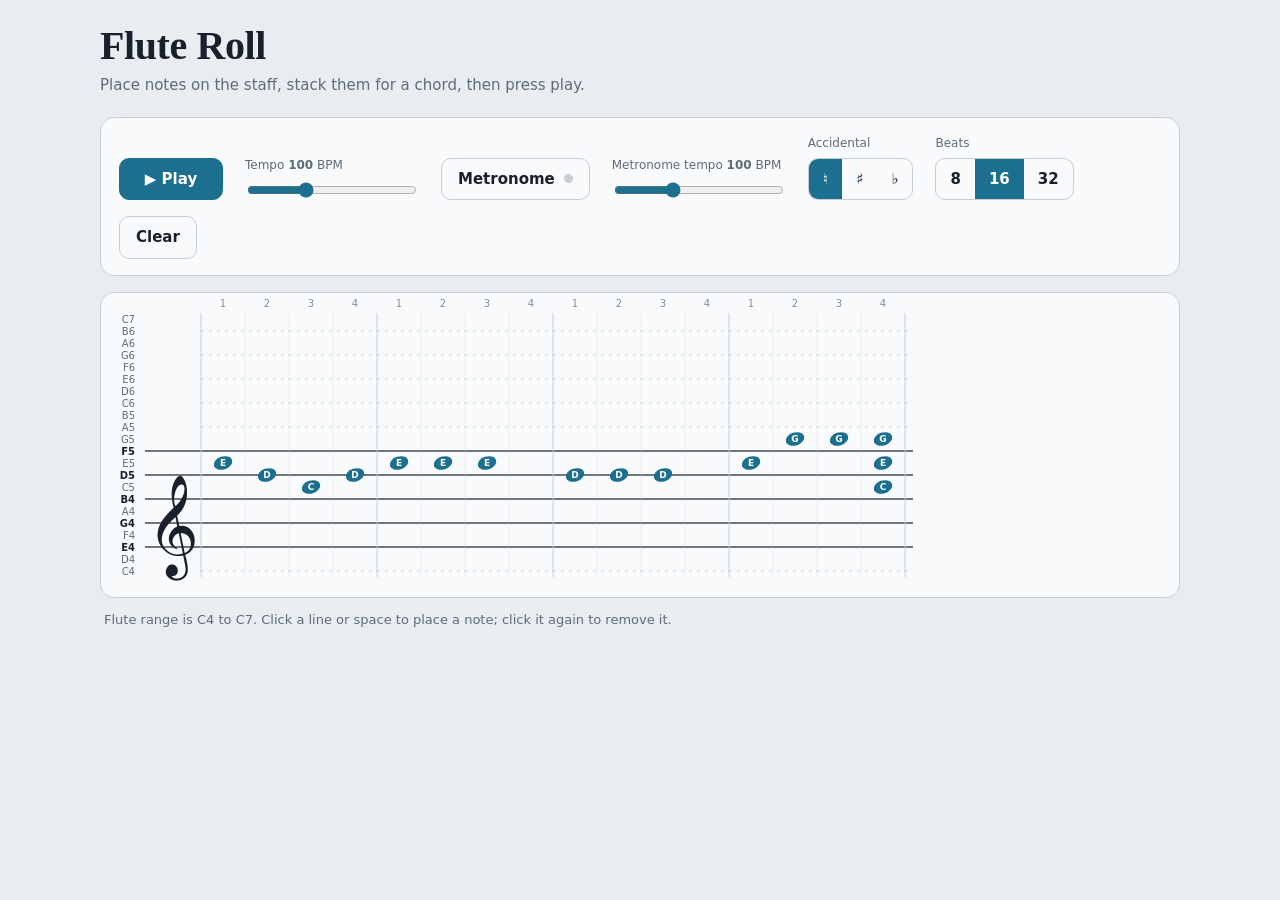
==== index.html @ be5bad85 "Rename Flute Roll.html to index.html" ====
<!DOCTYPE html>
<html lang="en">
<head>
<meta charset="utf-8">
<meta name="viewport" content="width=device-width, initial-scale=1, viewport-fit=cover">
<title>Flute Roll</title>
<style>
:root{--bg:#e9edf1;--card:#f8fafb;--ink:#18212b;--mute:#5d6b7a;--line:#c5ced7;--acc:#1d6f8f;--acc2:#b8680a;--on:#fff;color-scheme:light;box-sizing:border-box;padding-top:env(safe-area-inset-top,0px);padding-bottom:env(safe-area-inset-bottom,0px)}
@media(prefers-color-scheme:dark){:root:not([data-theme="light"]){--bg:#0e141a;--card:#151d25;--ink:#e7edf2;--mute:#8696a6;--line:#2b3743;--acc:#5cbfe0;--acc2:#f2b04a;--on:#0b1a22;color-scheme:dark}}
:root[data-theme="dark"]{--bg:#0e141a;--card:#151d25;--ink:#e7edf2;--mute:#8696a6;--line:#2b3743;--acc:#5cbfe0;--acc2:#f2b04a;--on:#0b1a22;color-scheme:dark}
html{scroll-padding-top:env(safe-area-inset-top,0px)}
*{box-sizing:border-box}
html,body{background:var(--bg)}
body{margin:0;padding:24px 16px 40px;color:var(--ink);font:15px/1.5 ui-sans-serif,system-ui,-apple-system,"Segoe UI",Roboto,sans-serif}
main{max-width:1080px;margin:auto}
h1{margin:0;font:600 clamp(28px,5vw,40px)/1.1 "Iowan Old Style","Palatino Linotype",Palatino,Georgia,serif;letter-spacing:-.01em}
.sub{margin:6px 0 20px;color:var(--mute)}
.bar{display:flex;flex-wrap:wrap;gap:16px 22px;align-items:flex-end;padding:16px 18px;background:var(--card);border:1px solid var(--line);border-radius:14px}
.g{display:flex;flex-direction:column;gap:6px}
.g>span{font-size:12px;color:var(--mute)}
button{font:inherit;font-weight:600;color:var(--ink);background:none;border:1px solid var(--line);border-radius:10px;padding:9px 16px;cursor:pointer;transition:border-color .15s,background .15s}
button:hover{border-color:var(--acc)}
button:focus-visible,input:focus-visible{outline:2px solid var(--acc);outline-offset:2px}
.pri{background:var(--acc);color:var(--on);border-color:var(--acc);min-width:104px}
.seg{display:inline-flex;border:1px solid var(--line);border-radius:10px;overflow:hidden}
.seg button{border:0;border-radius:0;padding:9px 14px}
.seg .on,#met.on{background:var(--acc);color:var(--on);border-color:var(--acc)}
input[type=range]{width:170px;accent-color:var(--acc)}
#met{display:inline-flex;align-items:center}
#dot{display:inline-block;width:9px;height:9px;margin-left:9px;border-radius:50%;background:var(--line)}
#met.on #dot{background:var(--on);opacity:.4}
#met.on #dot.b{opacity:1;box-shadow:0 0 10px var(--on)}
#box{margin-top:16px;overflow-x:auto;background:var(--card);border:1px solid var(--line);border-radius:14px}
#s{display:block;cursor:pointer;touch-action:manipulation}
.tx{font:10px ui-sans-serif,system-ui,sans-serif;fill:var(--mute)}
.ln{fill:var(--ink);font-weight:700}
.bt{font:10px ui-sans-serif,system-ui,sans-serif;fill:var(--mute);opacity:.75}
.l{stroke:var(--ink);stroke-width:1.4;opacity:.8}
.gl{stroke:var(--line);stroke-dasharray:3 5}
.cd{stroke:var(--line);opacity:.35}
.cb{stroke:var(--line)}
.ld{stroke:var(--ink);stroke-width:1.6}
.clef{font-size:88px;fill:var(--ink);font-family:"Noto Music","Segoe UI Symbol","Apple Symbols",serif}
.nt{fill:var(--acc);transition:fill .1s}
.nt.hot{fill:var(--acc2)}
.nl{font:700 9px ui-sans-serif,system-ui,sans-serif;fill:var(--on);pointer-events:none}
.ac{font-size:18px;fill:var(--ink);pointer-events:none}
#gh{fill:var(--acc);opacity:.35;pointer-events:none}
#ph{fill:var(--acc2);opacity:.14;pointer-events:none}
#info{margin:12px 4px 0;color:var(--mute);font-size:13px;min-height:20px}
</style>
</head>
<body>
<main>
<h1>Flute Roll</h1>
<p class="sub">Place notes on the staff, stack them for a chord, then press play.</p>
<section class="bar">
<button id="play" class="pri">▶ Play</button>
<label class="g"><span>Tempo <b id="bv">100</b> BPM</span><input id="bpm" type="range" min="40" max="220" value="100"></label>
<button id="met">Metronome<i id="dot"></i></button>
<label class="g"><span>Metronome tempo <b id="mv">100</b> BPM</span><input id="mtempo" type="range" min="40" max="220" value="100"></label>
<div class="g"><span>Accidental</span><div class="seg" id="acc"><button data-v="0" class="on" title="Natural">♮</button><button data-v="1" title="Sharp">♯</button><button data-v="-1" title="Flat">♭</button></div></div>
<div class="g"><span>Beats</span><div class="seg" id="len"><button data-v="8">8</button><button data-v="16" class="on">16</button><button data-v="32">32</button></div></div>
<button id="clr">Clear</button>
</section>
<div id="box"><svg id="s"><g id="gg"></g><rect id="ph" y="0" width="44" style="display:none"></rect><g id="nn"></g><ellipse id="gh" rx="9.5" ry="6.5" style="display:none"></ellipse></svg></div>
<p id="info"></p>
</main>
<script>
const $=id=>document.getElementById(id),LET='CDEFGAB',SEM=[0,2,4,5,7,9,11];
const TOP=26,RH=12,L=100,CW=44,N=22,H=TOP*2+(N-1)*RH;
const S=Array.from({length:32},()=>({}));
let len=16,acc=0,bpm=100,playing=0,metro=0,step=0,mbeat=0,mnext=0,mbpm=100,next=0,timer=0,A,C,M;
const Y=i=>TOP+(N-1-i)*RH,CX=c=>L+c*CW+CW/2;
const nm=(i,a)=>LET[i%7]+(a>0?'♯':a<0?'♭':'')+(4+Math.floor(i/7));
const fq=(i,a)=>440*2**((60+12*Math.floor(i/7)+SEM[i%7]+a-69)/12);
const later=(t,f)=>setTimeout(f,Math.max(0,(t-A.currentTime)*1000));
const HINT='Flute range is C4 to C7. Click a line or space to place a note; click it again to remove it.';

function audio(){
  if(!A){A=new(window.AudioContext||window.webkitAudioContext)();C=A.createDynamicsCompressor();C.connect(A.destination)}
  if(A.state==='suspended')A.resume();
}
function bus(){if(!M){M=A.createGain();M.gain.value=.6;M.connect(C)}return M}
function hush(){if(!M)return;const m=M;M=null;m.gain.setTargetAtTime(0,A.currentTime,.03);setTimeout(()=>m.disconnect(),400)}
function tone(f,t,d,v){
  const g=A.createGain(),lp=A.createBiquadFilter(),lfo=A.createOscillator(),lg=A.createGain();
  lp.type='lowpass';lp.frequency.value=Math.min(f*6,10000);
  lfo.frequency.value=5.2;lg.gain.value=5;lfo.connect(lg);
  g.gain.setValueAtTime(0,t);g.gain.linearRampToValueAtTime(v,t+.05);
  g.gain.linearRampToValueAtTime(v*.8,t+d);g.gain.linearRampToValueAtTime(0,t+d+.1);
  [[1,1],[2,.3],[3,.08]].forEach(([k,a])=>{
    const o=A.createOscillator(),h=A.createGain();
    o.frequency.value=f*k;h.gain.value=a;lg.connect(o.detune);o.connect(h);h.connect(lp);o.start(t);o.stop(t+d+.15);
  });
  lp.connect(g);g.connect(bus());lfo.start(t);lfo.stop(t+d+.15);
}
function click(t,hi){
  const o=A.createOscillator(),g=A.createGain();o.frequency.value=hi?1760:1180;
  g.gain.setValueAtTime(.35,t);g.gain.exponentialRampToValueAtTime(.001,t+.05);
  o.connect(g);g.connect(A.destination);o.start(t);o.stop(t+.06);
}

function grid(){
  const W=L+len*CW+16;let h='';
  $('s').setAttribute('width',W);$('s').setAttribute('height',H);$('ph').setAttribute('height',H);
  for(let i=0;i<N;i++){
    const y=Y(i),st=i>=2&&i<=10&&i%2===0;
    h+=`<text class="tx${st?' ln':''}" x="34" y="${y+3.5}" text-anchor="end">${nm(i,0)}</text>`;
    if(st)h+=`<line class="l" x1="44" x2="${W-8}" y1="${y}" y2="${y}"/>`;
    else if(i%2===0)h+=`<line class="gl" x1="${L}" x2="${W-8}" y1="${y}" y2="${y}"/>`;
  }
  for(let c=0;c<=len;c++)h+=`<line class="${c%4?'cd':'cb'}" x1="${L+c*CW}" x2="${L+c*CW}" y1="${TOP-6}" y2="${H-TOP+6}"/>`;
  for(let c=0;c<len;c++)h+=`<text class="bt" x="${CX(c)}" y="14" text-anchor="middle">${c%4+1}</text>`;
  $('gg').innerHTML=h+`<text class="clef" x="46" y="${Y(2)+8}">𝄞</text>`;
}
function notes(){
  let h='';
  for(let c=0;c<len;c++)for(const k in S[c]){
    const i=+k,a=S[c][k],x=CX(c),y=Y(i),ld=yy=>`<line class="ld" x1="${x-17}" x2="${x+17}" y1="${yy}" y2="${yy}"/>`;
    if(i===0)h+=ld(y);
    for(let j=12;j<=i;j+=2)h+=ld(Y(j));
    h+=`<ellipse class="nt" data-c="${c}" cx="${x}" cy="${y}" rx="9.5" ry="6.5" transform="rotate(-18 ${x} ${y})"/>`
      +`<text class="nl" x="${x}" y="${y+3.2}" text-anchor="middle">${LET[i%7]}</text>`
      +(a?`<text class="ac" x="${x-14}" y="${y+6}" text-anchor="end">${a>0?'♯':'♭'}</text>`:'');
  }
  $('nn').innerHTML=h;
}

function mark(c,t){later(t,()=>{
  if(!playing)return;const x=L+c*CW,b=$('box');
  $('ph').style.display='';$('ph').setAttribute('x',x);
  $('nn').querySelectorAll('.nt').forEach(e=>e.classList.toggle('hot',+e.dataset.c===c));
  if(x<b.scrollLeft+L||x>b.scrollLeft+b.clientWidth-CW)b.scrollLeft=x-L;
})}
function tick(){
  const now=A.currentTime;
  if(playing){
    if(next<now)next=now+.05;
    while(next<now+.12){
      const d=60/bpm,c=step,ks=Object.keys(S[c]),v=.5/Math.sqrt(Math.max(1,ks.length));
      ks.forEach(k=>tone(fq(+k,S[c][k]),next,d*.95,v));
      mark(c,next);step=(step+1)%len;next+=d;
    }
  }
  if(metro){
    if(mnext<now)mnext=now+.05;
    while(mnext<now+.12){
      click(mnext,mbeat%4===0);later(mnext,()=>{const e=$('dot');e.classList.add('b');setTimeout(()=>e.classList.remove('b'),90)});
      mbeat++;mnext+=60/mbpm;
    }
  }
}
function run(){if(!timer)timer=setInterval(tick,25)}
function halt(){if(!playing&&!metro&&timer){clearInterval(timer);timer=0}}
function stop(){
  playing=0;$('play').textContent='▶ Play';$('ph').style.display='none';
  $('nn').querySelectorAll('.hot').forEach(e=>e.classList.remove('hot'));hush();halt();
}
$('play').onclick=()=>{if(playing)return stop();audio();playing=1;step=0;next=A.currentTime+.06;if(metro){mnext=next;mbeat=0}$('play').textContent='■ Stop';run()};
$('met').onclick=e=>{
  metro=!metro;e.currentTarget.classList.toggle('on',metro);
  if(metro){audio();mnext=A.currentTime+.06;mbeat=0;run()}else halt();
};
$('bpm').oninput=e=>{bpm=+e.target.value;$('bv').textContent=bpm};
$('mtempo').oninput=e=>{mbpm=+e.target.value;$('mv').textContent=mbpm};
$('clr').onclick=()=>{S.forEach(o=>{for(const k in o)delete o[k]});notes()};
document.querySelectorAll('.seg').forEach(sg=>sg.onclick=e=>{
  const b=e.target.closest('button');if(!b)return;
  sg.querySelectorAll('button').forEach(x=>x.classList.toggle('on',x===b));
  if(sg.id==='acc')acc=+b.dataset.v;else{len=+b.dataset.v;if(step>=len)step=0;grid();notes()}
});

const s=$('s'),gh=$('gh');
function hit(e){
  const r=s.getBoundingClientRect(),c=Math.floor((e.clientX-r.left-L)/CW),i=N-1-Math.round((e.clientY-r.top-TOP)/RH);
  return c>=0&&c<len&&i>=0&&i<N?{c,i}:null;
}
s.onpointermove=e=>{
  const p=hit(e);
  if(!p){gh.style.display='none';$('info').textContent=HINT;return}
  const x=CX(p.c),y=Y(p.i);
  gh.setAttribute('cx',x);gh.setAttribute('cy',y);gh.setAttribute('transform',`rotate(-18 ${x} ${y})`);gh.style.display='';
  $('info').textContent=nm(p.i,acc)+', beat '+(p.c+1);
};
s.onpointerleave=()=>{gh.style.display='none';$('info').textContent=HINT};
s.onclick=e=>{
  const p=hit(e);if(!p)return;audio();const o=S[p.c];
  if(o[p.i]===acc)delete o[p.i];else{o[p.i]=acc;tone(fq(p.i,acc),A.currentTime,.45,.4)}
  notes();
};

[[0,9],[1,8],[2,7],[3,8],[4,9],[5,9],[6,9],[8,8],[9,8],[10,8],[12,9],[13,11],[14,11],[15,7],[15,9],[15,11]].forEach(([c,i])=>S[c][i]=0);
grid();notes();$('info').textContent=HINT;
</script>
</body>
</html>
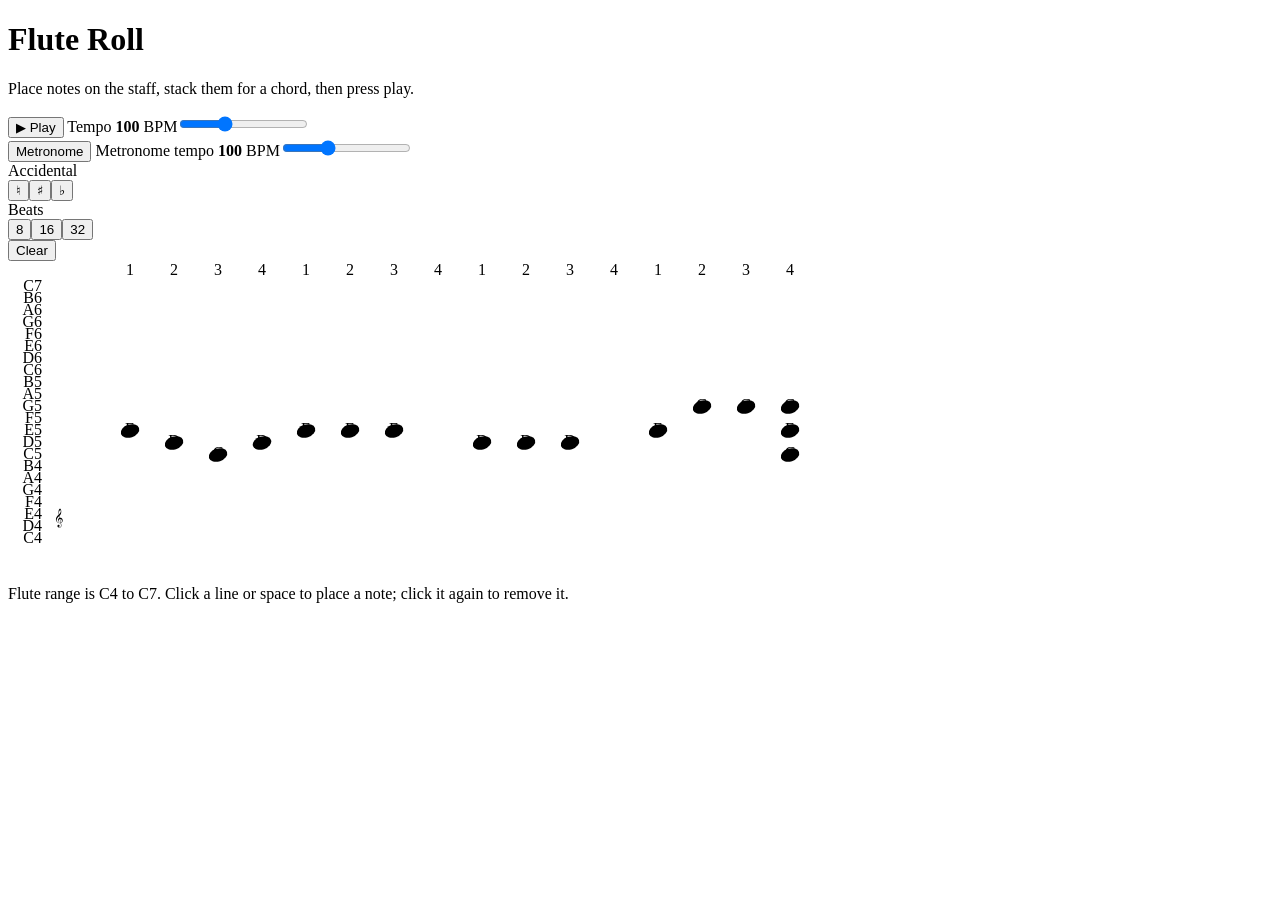
==== commit 86c6c36d: "Enhance UI with play button and tempo controls Added play button, tempo controls, and accidental sel" ====
--- a/index.html
+++ b/index.html
@@ -4,64 +4,26 @@
 <meta charset="utf-8">
 <meta name="viewport" content="width=device-width, initial-scale=1, viewport-fit=cover">
 <title>Flute Roll</title>
-<style>
-:root{--bg:#e9edf1;--card:#f8fafb;--ink:#18212b;--mute:#5d6b7a;--line:#c5ced7;--acc:#1d6f8f;--acc2:#b8680a;--on:#fff;color-scheme:light;box-sizing:border-box;padding-top:env(safe-area-inset-top,0px);padding-bottom:env(safe-area-inset-bottom,0px)}
-@media(prefers-color-scheme:dark){:root:not([data-theme="light"]){--bg:#0e141a;--card:#151d25;--ink:#e7edf2;--mute:#8696a6;--line:#2b3743;--acc:#5cbfe0;--acc2:#f2b04a;--on:#0b1a22;color-scheme:dark}}
-:root[data-theme="dark"]{--bg:#0e141a;--card:#151d25;--ink:#e7edf2;--mute:#8696a6;--line:#2b3743;--acc:#5cbfe0;--acc2:#f2b04a;--on:#0b1a22;color-scheme:dark}
-html{scroll-padding-top:env(safe-area-inset-top,0px)}
-*{box-sizing:border-box}
-html,body{background:var(--bg)}
-body{margin:0;padding:24px 16px 40px;color:var(--ink);font:15px/1.5 ui-sans-serif,system-ui,-apple-system,"Segoe UI",Roboto,sans-serif}
-main{max-width:1080px;margin:auto}
-h1{margin:0;font:600 clamp(28px,5vw,40px)/1.1 "Iowan Old Style","Palatino Linotype",Palatino,Georgia,serif;letter-spacing:-.01em}
-.sub{margin:6px 0 20px;color:var(--mute)}
-.bar{display:flex;flex-wrap:wrap;gap:16px 22px;align-items:flex-end;padding:16px 18px;background:var(--card);border:1px solid var(--line);border-radius:14px}
-.g{display:flex;flex-direction:column;gap:6px}
-.g>span{font-size:12px;color:var(--mute)}
-button{font:inherit;font-weight:600;color:var(--ink);background:none;border:1px solid var(--line);border-radius:10px;padding:9px 16px;cursor:pointer;transition:border-color .15s,background .15s}
-button:hover{border-color:var(--acc)}
-button:focus-visible,input:focus-visible{outline:2px solid var(--acc);outline-offset:2px}
-.pri{background:var(--acc);color:var(--on);border-color:var(--acc);min-width:104px}
-.seg{display:inline-flex;border:1px solid var(--line);border-radius:10px;overflow:hidden}
-.seg button{border:0;border-radius:0;padding:9px 14px}
-.seg .on,#met.on{background:var(--acc);color:var(--on);border-color:var(--acc)}
-input[type=range]{width:170px;accent-color:var(--acc)}
-#met{display:inline-flex;align-items:center}
-#dot{display:inline-block;width:9px;height:9px;margin-left:9px;border-radius:50%;background:var(--line)}
-#met.on #dot{background:var(--on);opacity:.4}
-#met.on #dot.b{opacity:1;box-shadow:0 0 10px var(--on)}
-#box{margin-top:16px;overflow-x:auto;background:var(--card);border:1px solid var(--line);border-radius:14px}
-#s{display:block;cursor:pointer;touch-action:manipulation}
-.tx{font:10px ui-sans-serif,system-ui,sans-serif;fill:var(--mute)}
-.ln{fill:var(--ink);font-weight:700}
-.bt{font:10px ui-sans-serif,system-ui,sans-serif;fill:var(--mute);opacity:.75}
-.l{stroke:var(--ink);stroke-width:1.4;opacity:.8}
-.gl{stroke:var(--line);stroke-dasharray:3 5}
-.cd{stroke:var(--line);opacity:.35}
-.cb{stroke:var(--line)}
-.ld{stroke:var(--ink);stroke-width:1.6}
-.clef{font-size:88px;fill:var(--ink);font-family:"Noto Music","Segoe UI Symbol","Apple Symbols",serif}
-.nt{fill:var(--acc);transition:fill .1s}
-.nt.hot{fill:var(--acc2)}
-.nl{font:700 9px ui-sans-serif,system-ui,sans-serif;fill:var(--on);pointer-events:none}
-.ac{font-size:18px;fill:var(--ink);pointer-events:none}
-#gh{fill:var(--acc);opacity:.35;pointer-events:none}
-#ph{fill:var(--acc2);opacity:.14;pointer-events:none}
-#info{margin:12px 4px 0;color:var(--mute);font-size:13px;min-height:20px}
-</style>
+<link rel="stylesheet" href="style.css">
 </head>
 <body>
 <main>
 <h1>Flute Roll</h1>
 <p class="sub">Place notes on the staff, stack them for a chord, then press play.</p>
 <section class="bar">
+<div class="grp">
 <button id="play" class="pri">▶ Play</button>
 <label class="g"><span>Tempo <b id="bv">100</b> BPM</span><input id="bpm" type="range" min="40" max="220" value="100"></label>
+</div>
+<div class="grp">
 <button id="met">Metronome<i id="dot"></i></button>
 <label class="g"><span>Metronome tempo <b id="mv">100</b> BPM</span><input id="mtempo" type="range" min="40" max="220" value="100"></label>
+</div>
+<div class="grp">
 <div class="g"><span>Accidental</span><div class="seg" id="acc"><button data-v="0" class="on" title="Natural">♮</button><button data-v="1" title="Sharp">♯</button><button data-v="-1" title="Flat">♭</button></div></div>
 <div class="g"><span>Beats</span><div class="seg" id="len"><button data-v="8">8</button><button data-v="16" class="on">16</button><button data-v="32">32</button></div></div>
 <button id="clr">Clear</button>
+</div>
 </section>
 <div id="box"><svg id="s"><g id="gg"></g><rect id="ph" y="0" width="44" style="display:none"></rect><g id="nn"></g><ellipse id="gh" rx="9.5" ry="6.5" style="display:none"></ellipse></svg></div>
 <p id="info"></p>
@@ -75,6 +37,7 @@
 const nm=(i,a)=>LET[i%7]+(a>0?'♯':a<0?'♭':'')+(4+Math.floor(i/7));
 const fq=(i,a)=>440*2**((60+12*Math.floor(i/7)+SEM[i%7]+a-69)/12);
 const later=(t,f)=>setTimeout(f,Math.max(0,(t-A.currentTime)*1000));
+const fill=r=>r.style.setProperty('--p',(r.value-r.min)/(r.max-r.min)*100+'%');
 const HINT='Flute range is C4 to C7. Click a line or space to place a note; click it again to remove it.';
 
 function audio(){
@@ -162,8 +125,8 @@
   metro=!metro;e.currentTarget.classList.toggle('on',metro);
   if(metro){audio();mnext=A.currentTime+.06;mbeat=0;run()}else halt();
 };
-$('bpm').oninput=e=>{bpm=+e.target.value;$('bv').textContent=bpm};
-$('mtempo').oninput=e=>{mbpm=+e.target.value;$('mv').textContent=mbpm};
+$('bpm').oninput=e=>{bpm=+e.target.value;$('bv').textContent=bpm;fill(e.target)};
+$('mtempo').oninput=e=>{mbpm=+e.target.value;$('mv').textContent=mbpm;fill(e.target)};
 $('clr').onclick=()=>{S.forEach(o=>{for(const k in o)delete o[k]});notes()};
 document.querySelectorAll('.seg').forEach(sg=>sg.onclick=e=>{
   const b=e.target.closest('button');if(!b)return;
@@ -191,6 +154,7 @@
 };
 
 [[0,9],[1,8],[2,7],[3,8],[4,9],[5,9],[6,9],[8,8],[9,8],[10,8],[12,9],[13,11],[14,11],[15,7],[15,9],[15,11]].forEach(([c,i])=>S[c][i]=0);
+document.querySelectorAll('input[type=range]').forEach(r=>fill(r));
 grid();notes();$('info').textContent=HINT;
 </script>
 </body>
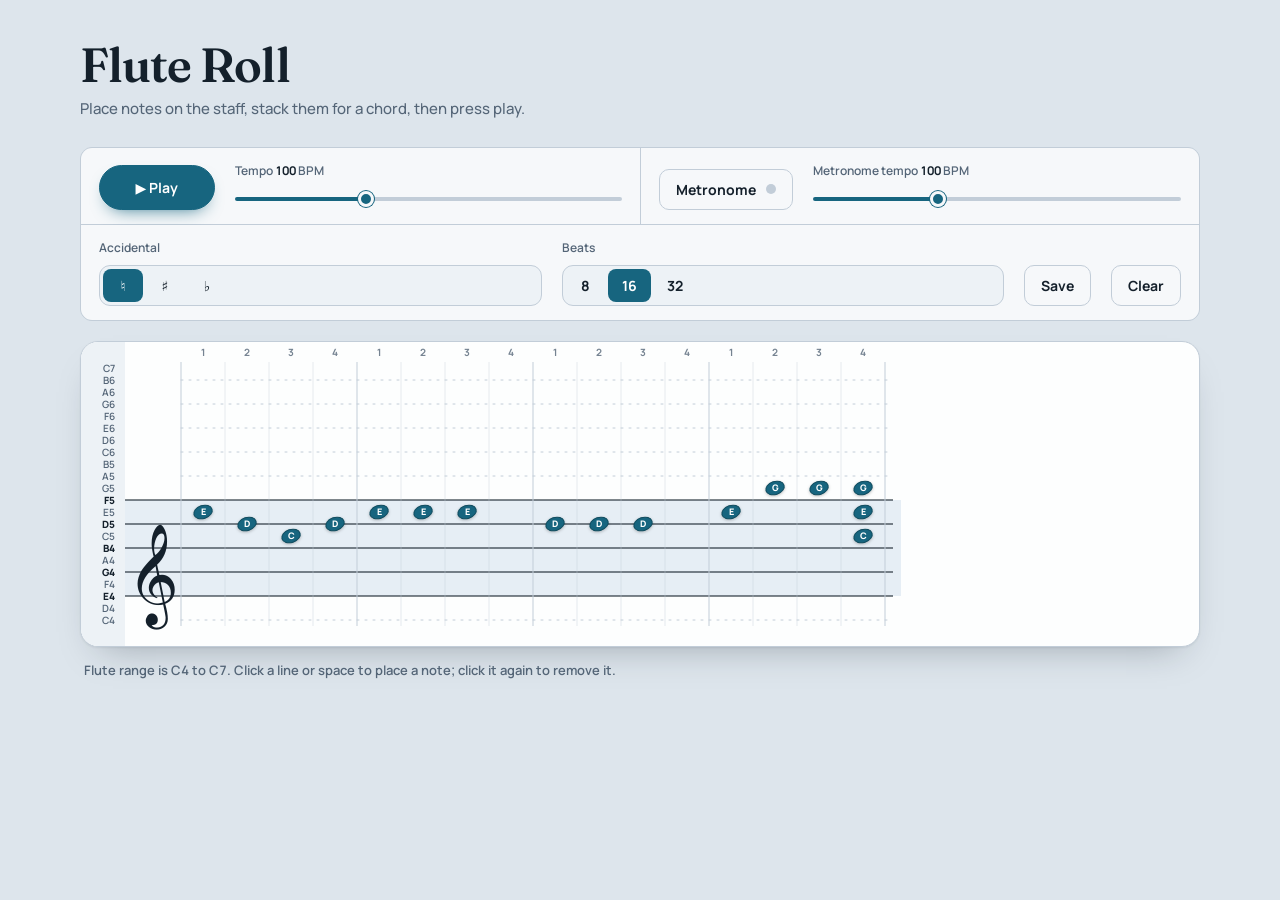
==== commit c772101a: "Add save functionality for user notes" ====
--- a/index.html
+++ b/index.html
@@ -22,6 +22,7 @@
 <div class="grp">
 <div class="g"><span>Accidental</span><div class="seg" id="acc"><button data-v="0" class="on" title="Natural">♮</button><button data-v="1" title="Sharp">♯</button><button data-v="-1" title="Flat">♭</button></div></div>
 <div class="g"><span>Beats</span><div class="seg" id="len"><button data-v="8">8</button><button data-v="16" class="on">16</button><button data-v="32">32</button></div></div>
+<button id="save" title="Save your notes in this browser">Save</button>
 <button id="clr">Clear</button>
 </div>
 </section>
@@ -127,6 +128,11 @@
 };
 $('bpm').oninput=e=>{bpm=+e.target.value;$('bv').textContent=bpm;fill(e.target)};
 $('mtempo').oninput=e=>{mbpm=+e.target.value;$('mv').textContent=mbpm;fill(e.target)};
+$('save').onclick=e=>{
+  const b=e.currentTarget;let ok=1;
+  try{localStorage.setItem('fluteRoll',JSON.stringify({n:S,len,bpm,mbpm}))}catch(x){ok=0}
+  b.textContent=ok?'Saved ✓':'Save failed';setTimeout(()=>b.textContent='Save',1600);
+};
 $('clr').onclick=()=>{S.forEach(o=>{for(const k in o)delete o[k]});notes()};
 document.querySelectorAll('.seg').forEach(sg=>sg.onclick=e=>{
   const b=e.target.closest('button');if(!b)return;
@@ -154,6 +160,14 @@
 };
 
 [[0,9],[1,8],[2,7],[3,8],[4,9],[5,9],[6,9],[8,8],[9,8],[10,8],[12,9],[13,11],[14,11],[15,7],[15,9],[15,11]].forEach(([c,i])=>S[c][i]=0);
+try{
+  const sv=JSON.parse(localStorage.getItem('fluteRoll'));
+  if(sv&&sv.n){
+    sv.n.forEach((o,c)=>S[c]=o);len=sv.len;bpm=sv.bpm;mbpm=sv.mbpm;
+    $('bpm').value=bpm;$('bv').textContent=bpm;$('mtempo').value=mbpm;$('mv').textContent=mbpm;
+    document.querySelectorAll('#len button').forEach(b=>b.classList.toggle('on',+b.dataset.v===len));
+  }
+}catch(x){}
 document.querySelectorAll('input[type=range]').forEach(r=>fill(r));
 grid();notes();$('info').textContent=HINT;
 </script>
--- a/style.css
+++ b/style.css
@@ -0,0 +1,82 @@
+@import url("https://fonts.googleapis.com/css2?family=Fraunces:wght@500;600&family=Manrope:wght@500;600;700;800&display=swap");
+
+/* Flute Roll: tokens, page, controls, then the staff board (SVG classes are used by the script). */
+:root{
+  --serif:"Fraunces","Iowan Old Style","Palatino Linotype",Georgia,serif;
+  --sans:"Manrope",ui-sans-serif,system-ui,-apple-system,"Segoe UI",Roboto,sans-serif;
+  --bg:#dde5ec;--panel:#f6f8fa;--stage:#fdfefe;--gutter:#edf2f6;--band:#e6eef5;
+  --ink:#14202b;--mute:#546577;--line:#c2cdd8;
+  --acc:#17657f;--accd:#0f4b5e;--acc2:#b4600a;--acc2d:#8a4707;--on:#fff;
+  --lift:0 1px 2px rgba(20,32,43,.06),0 18px 36px -20px rgba(20,32,43,.35);
+  color-scheme:light;box-sizing:border-box;
+  padding-top:env(safe-area-inset-top,0px);padding-bottom:env(safe-area-inset-bottom,0px);
+}
+@media(prefers-color-scheme:dark){:root:not([data-theme="light"]){--bg:#0a1117;--panel:#111a22;--stage:#0e161d;--gutter:#0b1219;--band:#142029;--ink:#e5ecf2;--mute:#8192a2;--line:#24313d;--acc:#63c4e8;--accd:#3b97b8;--acc2:#f5b34f;--acc2d:#c98a2a;--on:#07161d;--lift:0 1px 2px rgba(0,0,0,.4),0 18px 36px -20px rgba(0,0,0,.9);color-scheme:dark}}
+:root[data-theme="dark"]{--bg:#0a1117;--panel:#111a22;--stage:#0e161d;--gutter:#0b1219;--band:#142029;--ink:#e5ecf2;--mute:#8192a2;--line:#24313d;--acc:#63c4e8;--accd:#3b97b8;--acc2:#f5b34f;--acc2d:#c98a2a;--on:#07161d;--lift:0 1px 2px rgba(0,0,0,.4),0 18px 36px -20px rgba(0,0,0,.9);color-scheme:dark}
+
+*{box-sizing:border-box}
+html{scroll-padding-top:env(safe-area-inset-top,0px)}
+html,body{background:var(--bg)}
+body{margin:0;padding:clamp(18px,4vw,40px) clamp(14px,4vw,32px) 48px;color:var(--ink);font:500 15px/1.5 var(--sans);-webkit-font-smoothing:antialiased}
+main{max-width:1120px;margin:0 auto}
+h1{margin:0;font:600 clamp(32px,5.6vw,48px)/1.05 var(--serif);letter-spacing:-.02em}
+.sub{margin:8px 0 26px;max-width:52ch;color:var(--mute)}
+
+/* Toolbar: one flat strip, hairline dividers between groups */
+.bar{display:grid;grid-template-columns:1fr;gap:1px;background:var(--line);border:1px solid var(--line);border-radius:12px;overflow:hidden}
+.grp{display:flex;flex-wrap:wrap;align-items:flex-end;gap:14px 20px;padding:14px 18px;background:var(--panel)}
+@media(min-width:640px){.bar{grid-template-columns:1fr 1fr}.grp:last-child{grid-column:1/-1}}
+.g{display:flex;flex:1 1 140px;flex-direction:column;gap:8px}
+.g>span{font-size:12px;font-weight:600;color:var(--mute)}
+.g b{color:var(--ink);font-variant-numeric:tabular-nums}
+#clr{margin-left:auto}
+
+button{font:inherit;font-size:14px;font-weight:700;color:var(--ink);background:transparent;border:1px solid var(--line);border-radius:10px;padding:9px 16px;cursor:pointer;transition:background .15s,border-color .15s,color .15s,transform .1s}
+button:hover{border-color:var(--acc);background:var(--gutter)}
+button:active{transform:translateY(1px)}
+button:focus-visible,input:focus-visible{outline:2px solid var(--acc);outline-offset:3px}
+.pri{min-width:116px;padding:11px 22px;border-radius:999px;background:var(--acc);border-color:var(--acc);color:var(--on);box-shadow:0 8px 18px -10px var(--acc)}
+.pri:hover{background:var(--accd);border-color:var(--accd)}
+.seg{display:inline-flex;gap:2px;padding:3px;background:var(--gutter);border:1px solid var(--line);border-radius:11px}
+.seg button{min-width:40px;padding:6px 14px;border:0;border-radius:8px}
+.seg button:hover{background:var(--line)}
+.seg .on,.seg .on:hover{background:var(--acc);color:var(--on)}
+#met{display:inline-flex;align-items:center;gap:10px}
+#met.on{background:var(--acc);border-color:var(--acc);color:var(--on)}
+#dot{width:10px;height:10px;border-radius:50%;background:var(--line);transition:transform .08s,opacity .08s}
+#met.on #dot{background:var(--on);opacity:.35}
+#met.on #dot.b{opacity:1;transform:scale(1.4)}
+
+/* Sliders: filled track (script sets --p) and a ringed thumb */
+input[type=range]{-webkit-appearance:none;appearance:none;width:100%;min-width:140px;height:22px;margin:0;background:transparent;cursor:pointer}
+input[type=range]::-webkit-slider-runnable-track{height:4px;border-radius:4px;background:linear-gradient(90deg,var(--acc) var(--p,33%),var(--line) 0)}
+input[type=range]::-moz-range-track{height:4px;border-radius:4px;background:var(--line)}
+input[type=range]::-moz-range-progress{height:4px;border-radius:4px;background:var(--acc)}
+input[type=range]::-webkit-slider-thumb{-webkit-appearance:none;width:16px;height:16px;margin-top:-6px;border-radius:50%;background:var(--acc);border:3px solid var(--panel);box-shadow:0 0 0 1px var(--acc);transition:transform .12s}
+input[type=range]::-moz-range-thumb{width:10px;height:10px;border-radius:50%;background:var(--acc);border:3px solid var(--panel);box-shadow:0 0 0 1px var(--acc)}
+input[type=range]:hover::-webkit-slider-thumb{transform:scale(1.18)}
+
+/* Board: the one raised surface. Gutter and staff band positions match TOP=26, RH=12, label column 44px. */
+#box{margin-top:20px;overflow-x:auto;background:var(--stage);border:1px solid var(--line);border-radius:18px;box-shadow:var(--lift);scrollbar-width:thin;scrollbar-color:var(--line) transparent}
+#s{display:block;cursor:pointer;touch-action:manipulation;
+  background:linear-gradient(90deg,var(--gutter) 0 44px,transparent 44px),
+             linear-gradient(var(--band),var(--band)) 44px 158px/calc(100% - 44px) 96px no-repeat}
+.tx{font:600 10px var(--sans);fill:var(--mute)}
+.ln{fill:var(--ink);font-weight:800}
+.bt{font:700 10px var(--sans);fill:var(--mute);opacity:.8}
+.l{stroke:var(--ink);stroke-width:1.3;opacity:.72}
+.gl{stroke:var(--line);stroke-dasharray:2 6;stroke-linecap:round}
+.cd{stroke:var(--line);opacity:.4}
+.cb{stroke:var(--line)}
+.ld{stroke:var(--ink);stroke-width:1.5;stroke-linecap:round}
+.clef{font-size:88px;fill:var(--ink);font-family:"Noto Music","Segoe UI Symbol","Apple Symbols",serif}
+#nn{filter:drop-shadow(0 1.5px 1.5px rgba(0,0,0,.25))}
+.nt{fill:var(--acc);stroke:var(--accd);stroke-width:1;transition:fill .12s}
+.nt.hot{fill:var(--acc2);stroke:var(--acc2d)}
+.nl{font:800 9px var(--sans);fill:var(--on);pointer-events:none}
+.ac{font-size:18px;fill:var(--ink);pointer-events:none}
+#gh{fill:var(--acc);opacity:.3;pointer-events:none}
+#ph{fill:var(--acc2);opacity:.16;pointer-events:none}
+#info{min-height:22px;margin:14px 4px 0;color:var(--mute);font-size:13px;font-weight:600;font-variant-numeric:tabular-nums}
+
+@media(prefers-reduced-motion:reduce){*{transition:none!important}}
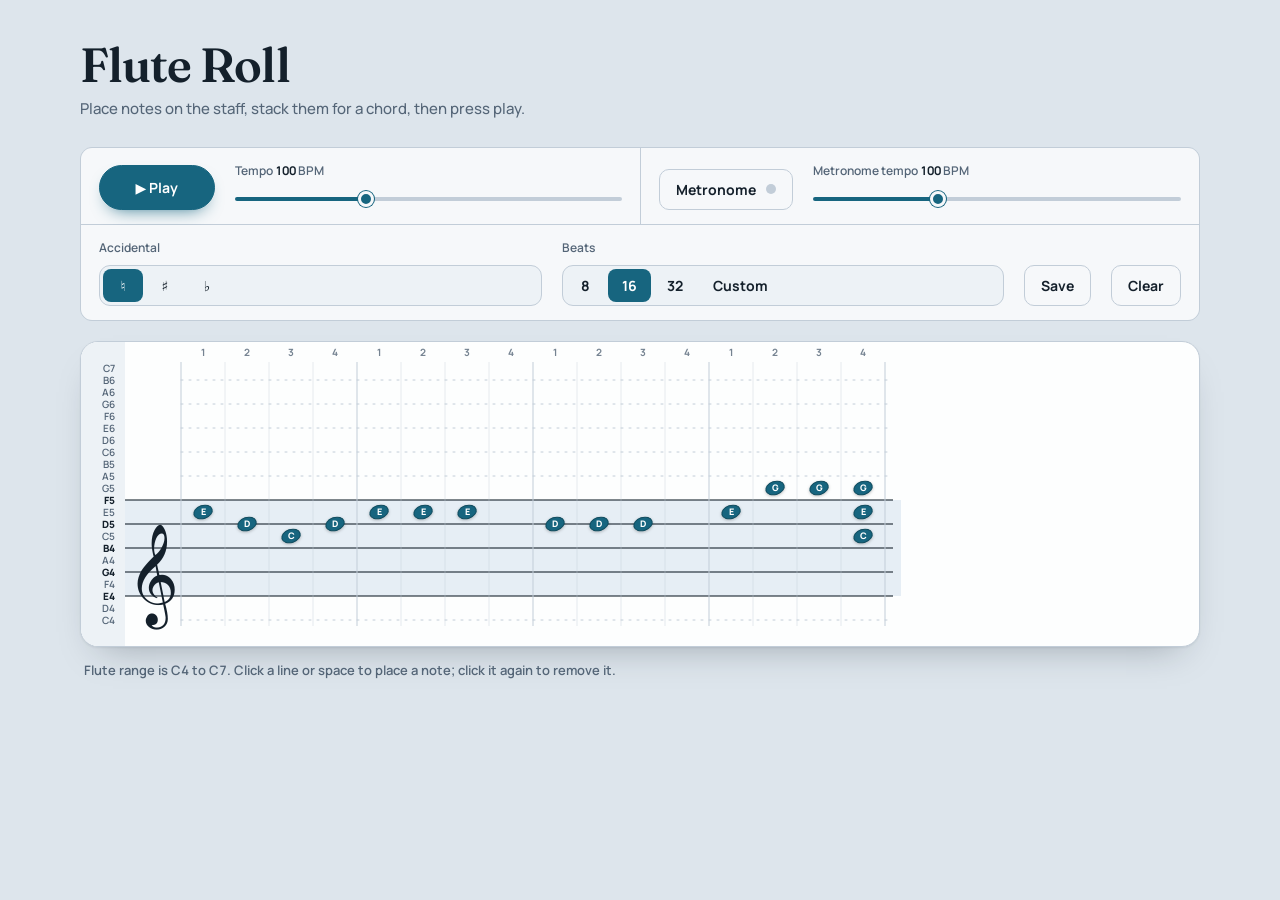
==== commit 7e17c770: "Update index.html" ====
--- a/index.html
+++ b/index.html
@@ -21,7 +21,7 @@
 </div>
 <div class="grp">
 <div class="g"><span>Accidental</span><div class="seg" id="acc"><button data-v="0" class="on" title="Natural">♮</button><button data-v="1" title="Sharp">♯</button><button data-v="-1" title="Flat">♭</button></div></div>
-<div class="g"><span>Beats</span><div class="seg" id="len"><button data-v="8">8</button><button data-v="16" class="on">16</button><button data-v="32">32</button></div></div>
+<div class="g"><span>Beats</span><div class="seg" id="len"><button data-v="8">8</button><button data-v="16" class="on">16</button><button data-v="32">32</button><button data-v="custom">Custom</button><input id="clen" type="number" min="1" max="128" value="24" hidden aria-label="Custom number of beats"></div></div>
 <button id="save" title="Save your notes in this browser">Save</button>
 <button id="clr">Clear</button>
 </div>
@@ -32,12 +32,13 @@
 <script>
 const $=id=>document.getElementById(id),LET='CDEFGAB',SEM=[0,2,4,5,7,9,11];
 const TOP=26,RH=12,L=100,CW=44,N=22,H=TOP*2+(N-1)*RH;
-const S=Array.from({length:32},()=>({}));
+const S=Array.from({length:128},()=>({}));
 let len=16,acc=0,bpm=100,playing=0,metro=0,step=0,mbeat=0,mnext=0,mbpm=100,next=0,timer=0,A,C,M;
 const Y=i=>TOP+(N-1-i)*RH,CX=c=>L+c*CW+CW/2;
 const nm=(i,a)=>LET[i%7]+(a>0?'♯':a<0?'♭':'')+(4+Math.floor(i/7));
 const fq=(i,a)=>440*2**((60+12*Math.floor(i/7)+SEM[i%7]+a-69)/12);
 const later=(t,f)=>setTimeout(f,Math.max(0,(t-A.currentTime)*1000));
+const setLen=n=>{len=Math.max(1,Math.min(128,Math.round(n)||16));if(step>=len)step=0;grid();notes()};
 const fill=r=>r.style.setProperty('--p',(r.value-r.min)/(r.max-r.min)*100+'%');
 const HINT='Flute range is C4 to C7. Click a line or space to place a note; click it again to remove it.';
 
@@ -133,11 +134,16 @@
   try{localStorage.setItem('fluteRoll',JSON.stringify({n:S,len,bpm,mbpm}))}catch(x){ok=0}
   b.textContent=ok?'Saved ✓':'Save failed';setTimeout(()=>b.textContent='Save',1600);
 };
+$('clen').oninput=e=>{if(e.target.value!=='')setLen(+e.target.value)};
+$('clen').onchange=e=>{setLen(+e.target.value);e.target.value=len};
 $('clr').onclick=()=>{S.forEach(o=>{for(const k in o)delete o[k]});notes()};
 document.querySelectorAll('.seg').forEach(sg=>sg.onclick=e=>{
   const b=e.target.closest('button');if(!b)return;
   sg.querySelectorAll('button').forEach(x=>x.classList.toggle('on',x===b));
-  if(sg.id==='acc')acc=+b.dataset.v;else{len=+b.dataset.v;if(step>=len)step=0;grid();notes()}
+  if(sg.id==='acc')acc=+b.dataset.v;else{
+    const cu=b.dataset.v==='custom';$('clen').hidden=!cu;
+    if(cu){setLen(+$('clen').value);$('clen').focus()}else setLen(+b.dataset.v);
+  }
 });
 
 const s=$('s'),gh=$('gh');
@@ -165,7 +171,9 @@
   if(sv&&sv.n){
     sv.n.forEach((o,c)=>S[c]=o);len=sv.len;bpm=sv.bpm;mbpm=sv.mbpm;
     $('bpm').value=bpm;$('bv').textContent=bpm;$('mtempo').value=mbpm;$('mv').textContent=mbpm;
-    document.querySelectorAll('#len button').forEach(b=>b.classList.toggle('on',+b.dataset.v===len));
+    const cu=![8,16,32].includes(len);
+    document.querySelectorAll('#len button').forEach(b=>b.classList.toggle('on',cu?b.dataset.v==='custom':+b.dataset.v===len));
+    $('clen').hidden=!cu;$('clen').value=len;
   }
 }catch(x){}
 document.querySelectorAll('input[type=range]').forEach(r=>fill(r));
